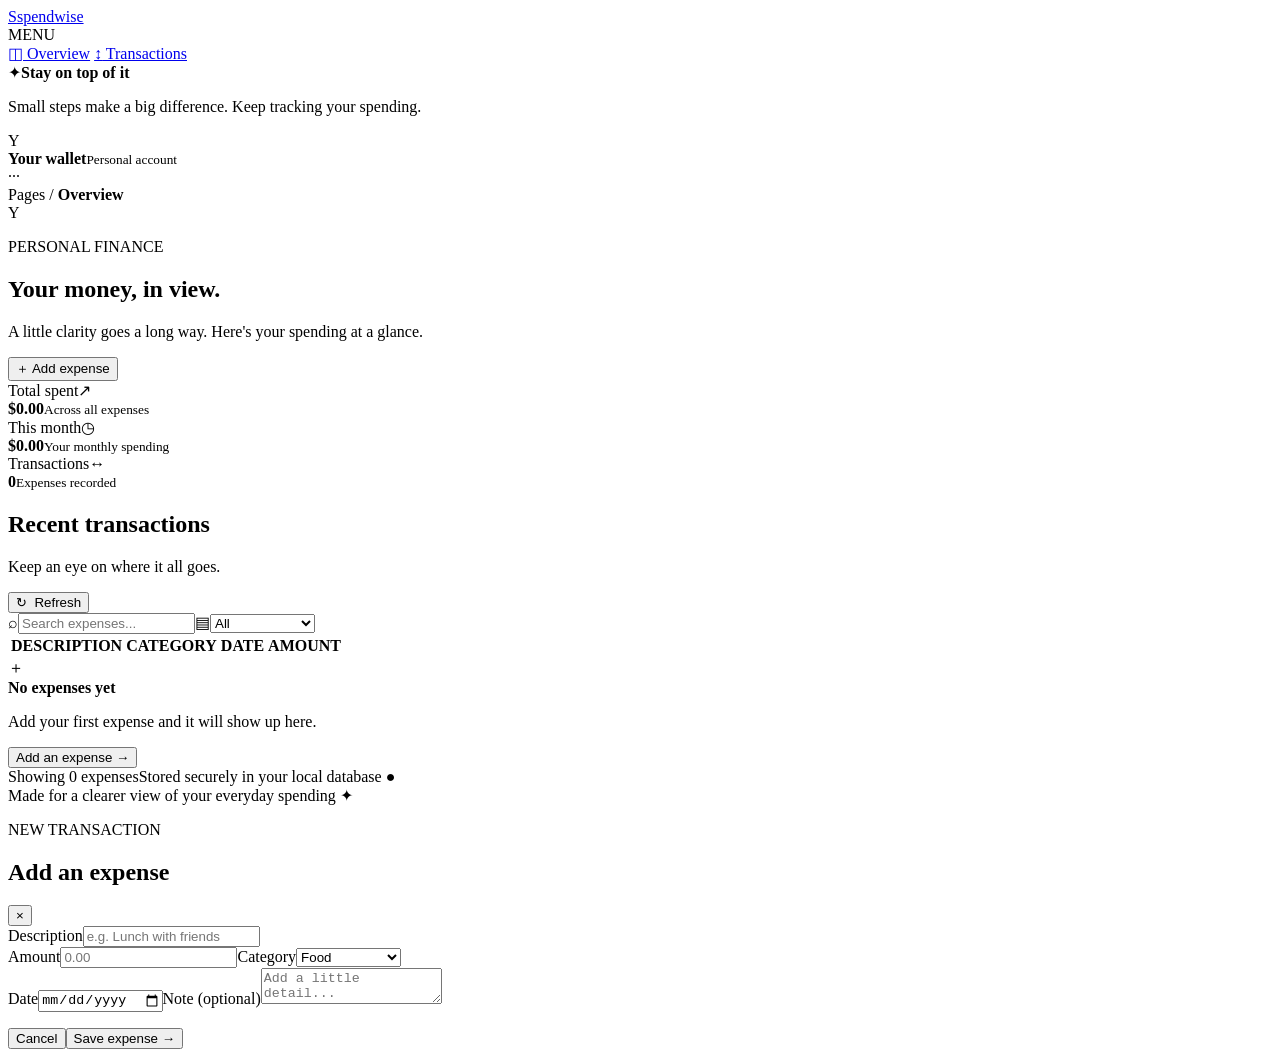
==== public/index.html @ 5c4a542b "Create index.html" ====
<!doctype html>
<html lang="en">
<head>
  <meta charset="utf-8">
  <meta name="viewport" content="width=device-width, initial-scale=1">
  <meta name="theme-color" content="#f6f7f5">
  <title>Spendwise — Expense Tracker</title>
  <link rel="preconnect" href="https://fonts.googleapis.com">
  <link rel="preconnect" href="https://fonts.gstatic.com" crossorigin>
  <link href="https://fonts.googleapis.com/css2?family=DM+Sans:wght@400;500;600;700&family=Manrope:wght@400;500;600;700;800&display=swap" rel="stylesheet">
  <link rel="stylesheet" href="/static/styles.css">
  <script src="/static/app.js" defer></script>
</head>
<body>
  <div class="layout">
    <aside class="sidebar">
      <a class="brand" href="#"><span class="brand-mark">S</span><span>spendwise</span></a>
      <div class="nav-label">MENU</div>
      <a class="nav-item active" href="#"><span class="nav-icon">◫</span> Overview</a>
      <a class="nav-item" href="#transactions"><span class="nav-icon">↕</span> Transactions</a>
      <div class="sidebar-bottom"><div class="help-card"><span class="help-icon">✦</span><strong>Stay on top of it</strong><p>Small steps make a big difference. Keep tracking your spending.</p></div><div class="profile"><div class="avatar">Y</div><div><strong>Your wallet</strong><small>Personal account</small></div><span class="dots">···</span></div></div>
    </aside>
    <main class="main">
      <header class="topbar"><div class="breadcrumb">Pages <span>/</span> <strong>Overview</strong></div><div class="top-actions"><span class="today" id="today"></span><div class="mini-avatar">Y</div></div></header>
      <section class="welcome"><div><p class="eyebrow">PERSONAL FINANCE</p><h1>Your money, in view.</h1><p class="subheading">A little clarity goes a long way. Here's your spending at a glance.</p></div><button class="primary-button" id="open-form"><span>＋</span> Add expense</button></section>
      <section class="stats" aria-label="Expense summary">
        <article class="stat-card"><div class="stat-head"><span>Total spent</span><span class="stat-symbol purple">↗</span></div><strong class="stat-value" id="total-value">$0.00</strong><small class="stat-foot">Across all expenses</small><div class="sparkline purple-line"><i></i><i></i><i></i><i></i><i></i><i></i><i></i><i></i><i></i><i></i><i></i><i></i><i></i><i></i><i></i></div></article>
        <article class="stat-card"><div class="stat-head"><span>This month</span><span class="stat-symbol green">◷</span></div><strong class="stat-value" id="month-value">$0.00</strong><small class="stat-foot">Your monthly spending</small><div class="sparkline green-line"><i></i><i></i><i></i><i></i><i></i><i></i><i></i><i></i><i></i><i></i><i></i><i></i><i></i><i></i><i></i></div></article>
        <article class="stat-card"><div class="stat-head"><span>Transactions</span><span class="stat-symbol orange">↔</span></div><strong class="stat-value" id="count-value">0</strong><small class="stat-foot">Expenses recorded</small><div class="sparkline orange-line"><i></i><i></i><i></i><i></i><i></i><i></i><i></i><i></i><i></i><i></i><i></i><i></i><i></i><i></i><i></i></div></article>
      </section>
      <section class="content-card" id="transactions">
        <div class="section-heading"><div><h2>Recent transactions</h2><p>Keep an eye on where it all goes.</p></div><button class="text-button" id="refresh">↻ &nbsp;Refresh</button></div>
        <div class="toolbar"><label class="search-box"><span>⌕</span><input id="search" type="search" placeholder="Search expenses..." aria-label="Search expenses"></label><label class="filter-box"><span>▤</span><select id="category-filter" aria-label="Filter by category"><option>All</option><option>Food</option><option>Transport</option><option>Shopping</option><option>Bills</option><option>Health</option><option>Entertainment</option><option>Other</option></select></label></div>
        <div class="table-wrap"><table><thead><tr><th>DESCRIPTION</th><th>CATEGORY</th><th>DATE</th><th>AMOUNT</th><th></th></tr></thead><tbody id="expense-list"></tbody></table><div class="empty-state" id="empty-state"><div class="empty-icon">＋</div><strong>No expenses yet</strong><p>Add your first expense and it will show up here.</p><button class="text-button" id="empty-add">Add an expense →</button></div></div>
        <div class="table-footer"><span id="result-count">Showing 0 expenses</span><span>Stored securely in your local database <span class="lock">●</span></span></div>
      </section>
      <footer>Made for a clearer view of your everyday spending <span>✦</span></footer>
    </main>
  </div>
  <div class="modal-backdrop" id="modal" aria-hidden="true"><section class="modal" role="dialog" aria-modal="true" aria-labelledby="form-title"><div class="modal-heading"><div><p class="eyebrow">NEW TRANSACTION</p><h2 id="form-title">Add an expense</h2></div><button class="close-button" id="close-form" aria-label="Close">×</button></div><form id="expense-form"><label>Description<input name="title" required maxlength="100" placeholder="e.g. Lunch with friends"></label><div class="form-row"><label>Amount<input name="amount" required type="number" min="0.01" step="0.01" placeholder="0.00"></label><label>Category<select name="category" required><option>Food</option><option>Transport</option><option>Shopping</option><option>Bills</option><option>Health</option><option>Entertainment</option><option>Other</option></select></label></div><label>Date<input name="expense_date" type="date" required></label><label>Note <span class="optional">(optional)</span><textarea name="note" rows="2" maxlength="300" placeholder="Add a little detail..."></textarea></label><p class="form-error" id="form-error" role="alert"></p><div class="modal-actions"><button type="button" class="cancel-button" id="cancel-form">Cancel</button><button class="primary-button" type="submit">Save expense <span>→</span></button></div></form></section></div>
  <div class="toast" id="toast" role="status"></div>
</body>
</html>
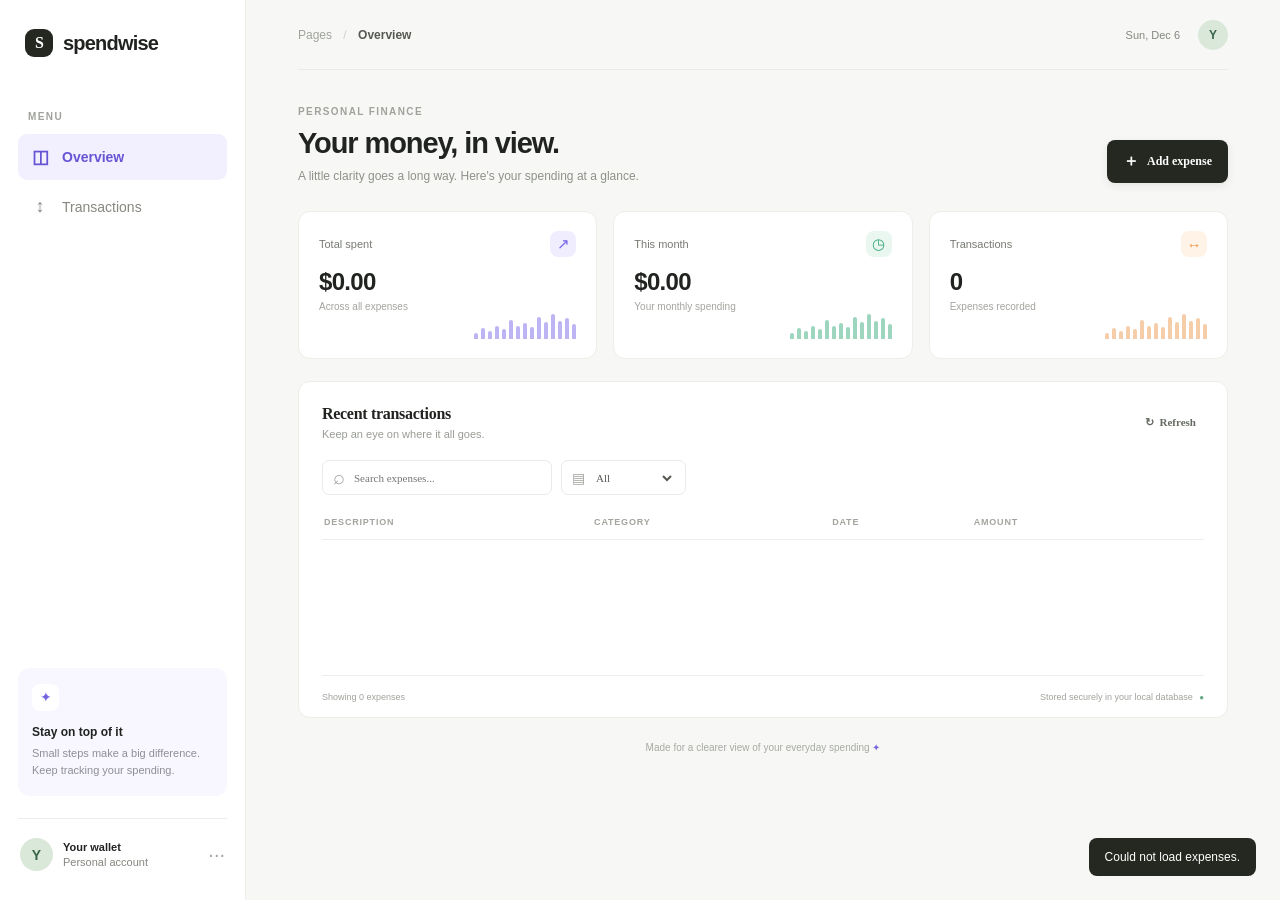
==== commit f5ab2b97: "Update index.html" ====
--- a/public/index.html
+++ b/public/index.html
@@ -8,8 +8,8 @@
   <link rel="preconnect" href="https://fonts.googleapis.com">
   <link rel="preconnect" href="https://fonts.gstatic.com" crossorigin>
   <link href="https://fonts.googleapis.com/css2?family=DM+Sans:wght@400;500;600;700&family=Manrope:wght@400;500;600;700;800&display=swap" rel="stylesheet">
-  <link rel="stylesheet" href="/static/styles.css">
-  <script src="/static/app.js" defer></script>
+  <link rel="stylesheet" href="/styles.css">
+  <script src="/app.js" defer></script>
 </head>
 <body>
   <div class="layout">
--- a/styles.css
+++ b/styles.css
@@ -0,0 +1 @@
+:root{--ink:#20231f;--muted:#83877f;--line:#eceee9;--paper:#fff;--canvas:#f7f8f6;--purple:#7765e8;--green:#36a878;--orange:#eb9a4e}*{box-sizing:border-box}body{margin:0;background:var(--canvas);color:var(--ink);font-family:'DM Sans',sans-serif;font-size:14px}.layout{min-height:100vh}.sidebar{width:246px;background:#fff;border-right:1px solid var(--line);position:fixed;inset:0 auto 0 0;padding:29px 18px;display:flex;flex-direction:column;z-index:2}.brand{display:flex;align-items:center;gap:10px;margin:0 0 54px 7px;font:800 20px Manrope,sans-serif;letter-spacing:-.8px;color:var(--ink);text-decoration:none}.brand-mark{width:28px;height:28px;background:#252821;color:white;display:grid;place-items:center;border-radius:9px;font:700 16px Manrope}.nav-label,.eyebrow{font-size:10px;font-weight:700;letter-spacing:1.4px;color:#a0a39c}.nav-label{padding-left:10px;margin-bottom:12px}.nav-item{display:flex;gap:12px;align-items:center;padding:12px 12px;border-radius:9px;text-decoration:none;color:#858980;font-weight:500;margin-bottom:4px}.nav-item.active{background:#f2f0ff;color:#6554d4;font-weight:700}.nav-icon{font-size:18px;width:20px;text-align:center}.sidebar-bottom{margin-top:auto}.help-card{border-radius:12px;background:#f8f7ff;padding:16px 14px;margin-bottom:22px}.help-icon{width:27px;height:27px;background:white;color:#7565dc;display:grid;place-items:center;border-radius:8px;margin-bottom:12px}.help-card strong{font-size:12px}.help-card p{font-size:11px;line-height:1.6;color:#8d8e9b;margin:6px 0 0}.profile{border-top:1px solid var(--line);padding:19px 2px 0;display:flex;align-items:center;gap:10px}.avatar,.mini-avatar{display:grid;place-items:center;background:#d9e8d8;color:#3a6548;border-radius:50%;font-weight:700}.avatar{width:33px;height:33px}.profile strong,.profile small{display:block;font-size:11px}.profile small{color:var(--muted);margin-top:3px}.dots{margin-left:auto;color:#a5a69f;font-size:20px}.main{max-width:1440px;margin-left:246px;padding:0 52px}.topbar{height:70px;display:flex;align-items:center;justify-content:space-between;border-bottom:1px solid #e9ebe6}.breadcrumb{font-size:12px;color:#a0a39c}.breadcrumb span{padding:0 8px;color:#d0d2cd}.breadcrumb strong{color:#555951;font-weight:600}.top-actions{display:flex;align-items:center;gap:18px}.today{font-size:11px;color:#83877f}.mini-avatar{height:30px;width:30px;font-size:12px}.welcome{display:flex;justify-content:space-between;align-items:flex-end;padding:36px 0 28px}.eyebrow{margin:0 0 10px}.welcome h1{font:700 29px Manrope,sans-serif;letter-spacing:-1.1px;margin:0}.subheading{color:#8d9188;margin:9px 0 0;font-size:12px}.primary-button{border:0;background:#242820;color:#fff;border-radius:8px;padding:11px 16px;font:600 12px 'DM Sans';cursor:pointer;display:flex;align-items:center;gap:8px;box-shadow:0 3px 8px #20231f15}.primary-button:hover{background:#42463b}.primary-button span{font-size:16px}.stats{display:grid;grid-template-columns:repeat(3,1fr);gap:16px;margin-bottom:22px}.stat-card{position:relative;min-height:148px;background:white;border:1px solid var(--line);border-radius:12px;padding:19px 20px;overflow:hidden}.stat-head{display:flex;justify-content:space-between;align-items:center;color:#777b73;font-size:11px}.stat-symbol{width:26px;height:26px;border-radius:8px;display:grid;place-items:center;font-size:15px}.purple{background:#f0edff;color:var(--purple)}.green{background:#e9f7f0;color:var(--green)}.orange{background:#fff3e7;color:var(--orange)}.stat-value{display:block;font:700 24px Manrope,sans-serif;letter-spacing:-.7px;margin-top:11px}.stat-foot{font-size:10px;color:#a2a59e;display:block;margin-top:5px}.sparkline{position:absolute;height:25px;bottom:19px;right:20px;display:flex;align-items:flex-end;gap:3px;opacity:.48}.sparkline i{width:4px;border-radius:3px 3px 0 0;background:currentColor}.sparkline i:nth-child(1){height:25%}.sparkline i:nth-child(2){height:45%}.sparkline i:nth-child(3){height:34%}.sparkline i:nth-child(4){height:52%}.sparkline i:nth-child(5){height:40%}.sparkline i:nth-child(6){height:75%}.sparkline i:nth-child(7){height:54%}.sparkline i:nth-child(8){height:65%}.sparkline i:nth-child(9){height:48%}.sparkline i:nth-child(10){height:88%}.sparkline i:nth-child(11){height:69%}.sparkline i:nth-child(12){height:100%}.sparkline i:nth-child(13){height:73%}.sparkline i:nth-child(14){height:86%}.sparkline i:nth-child(15){height:62%}.purple-line{color:var(--purple)}.green-line{color:var(--green)}.orange-line{color:var(--orange)}.content-card{background:#fff;border:1px solid var(--line);border-radius:12px;padding:23px 23px 0}.section-heading{display:flex;justify-content:space-between;align-items:center}.section-heading h2{font:700 16px Manrope;margin:0;letter-spacing:-.3px}.section-heading p{font-size:11px;color:#999d95;margin:5px 0 0}.text-button{border:0;background:transparent;color:#666b61;font:600 11px 'DM Sans';cursor:pointer;padding:8px}.toolbar{display:flex;gap:9px;margin:20px 0 10px}.search-box,.filter-box{height:35px;border:1px solid #e9ebe6;border-radius:7px;display:flex;align-items:center;padding:0 10px;gap:7px;color:#a1a49e}.search-box{width:230px}.search-box span{font-size:20px}.search-box input,.filter-box select{border:0;outline:0;background:transparent;width:100%;font:11px 'DM Sans';color:#555951}.filter-box select{cursor:pointer}.table-wrap{min-height:170px;position:relative}table{width:100%;border-collapse:collapse;text-align:left}thead th{font-size:9px;letter-spacing:.8px;color:#a2a59e;font-weight:700;padding:12px 8px;border-bottom:1px solid var(--line)}tbody td{padding:13px 8px;border-bottom:1px solid #f0f1ee;font-size:11px;color:#6f736a}th:first-child,td:first-child{padding-left:2px}th:last-child,td:last-child{text-align:right;width:40px}.expense-title{font-weight:600;color:#33372f}.expense-note{color:#a2a59e;font-size:10px;margin-top:3px;max-width:270px;overflow:hidden;text-overflow:ellipsis;white-space:nowrap}.category-pill{display:inline-block;background:#f3f2ff;color:#7263d6;padding:5px 8px;border-radius:20px;font-size:9px;font-weight:600}.category-pill.food{background:#eff7eb;color:#638e50}.category-pill.transport{background:#eaf4fc;color:#5485ad}.category-pill.shopping{background:#fff3e8;color:#c3813e}.category-pill.bills{background:#fff0ef;color:#c76d68}.category-pill.health{background:#e9f7f0;color:#4e9c79}.category-pill.entertainment{background:#f7edf7;color:#9c69a1}.amount{color:#393d35;font-weight:700}.delete-btn{border:0;background:transparent;color:#b8bab5;font-size:16px;cursor:pointer}.delete-btn:hover{color:#d25f58}.empty-state{position:absolute;inset:0;display:none;align-items:center;justify-content:center;flex-direction:column;padding:35px 0 25px;text-align:center}.empty-state.visible{display:flex}.empty-icon{width:34px;height:34px;background:#f3f2ff;color:#7668dc;display:grid;place-items:center;border-radius:10px;font-size:20px;margin-bottom:10px}.empty-state strong{font-size:12px}.empty-state p{font-size:10px;color:#999d95;margin:5px}.table-footer{height:42px;border-top:1px solid var(--line);display:flex;justify-content:space-between;align-items:center;color:#a0a39c;font-size:9px}.lock{font-size:8px;color:#65aa83;margin-left:4px}footer{text-align:center;font-size:10px;color:#a7aaa3;padding:24px}footer span{color:#7868db}.modal-backdrop{position:fixed;inset:0;background:#1f241f66;display:none;align-items:center;justify-content:center;padding:20px;z-index:5}.modal-backdrop.open{display:flex}.modal{background:white;border-radius:15px;width:min(100%,460px);padding:25px;box-shadow:0 20px 70px #1113}.modal-heading{display:flex;justify-content:space-between;align-items:flex-start;margin-bottom:22px}.modal-heading .eyebrow{margin-bottom:6px}.modal-heading h2{font:700 20px Manrope;margin:0}.close-button{border:0;background:#f5f5f2;border-radius:50%;width:30px;height:30px;font-size:20px;cursor:pointer;color:#73776e}form label{display:block;font-size:11px;font-weight:600;color:#555950;margin-bottom:14px}form input,form select,form textarea{display:block;width:100%;margin-top:6px;padding:10px 11px;border:1px solid #e5e7e1;border-radius:7px;font:12px 'DM Sans';color:#30332d;outline-color:#8678eb;background:#fff}form textarea{resize:vertical}.form-row{display:grid;grid-template-columns:1fr 1fr;gap:12px}.optional{color:#a4a69f;font-weight:400}.modal-actions{display:flex;justify-content:flex-end;gap:8px;margin-top:22px}.cancel-button{border:1px solid #e7e8e4;background:#fff;color:#555950;border-radius:8px;padding:10px 16px;font:600 11px 'DM Sans';cursor:pointer}.form-error{font-size:11px;color:#c74f49;min-height:13px;margin:0}.toast{position:fixed;bottom:24px;right:24px;background:#242820;color:white;border-radius:8px;padding:12px 16px;font-size:12px;opacity:0;transform:translateY(8px);transition:.2s;pointer-events:none;z-index:8}.toast.show{opacity:1;transform:translateY(0)}@media(max-width:950px){.sidebar{width:205px}.main{margin-left:205px;padding:0 28px}.stats{gap:10px}.stat-card{padding:16px}.sparkline{right:12px}}@media(max-width:700px){.sidebar{display:none}.main{margin:0;padding:0 18px}.topbar{height:58px}.today{display:none}.welcome{align-items:flex-start;gap:20px;flex-direction:column;padding:27px 0 21px}.welcome h1{font-size:25px}.stats{grid-template-columns:1fr;gap:9px}.stat-card{min-height:125px}.content-card{padding:18px 13px 0}.section-heading h2{font-size:14px}.toolbar{margin-top:16px}.search-box{flex:1;width:auto}.table-wrap{overflow-x:auto}table{min-width:540px}.table-footer span:last-child{display:none}footer{padding-bottom:16px}.modal{padding:20px}.form-row{gap:8px}}
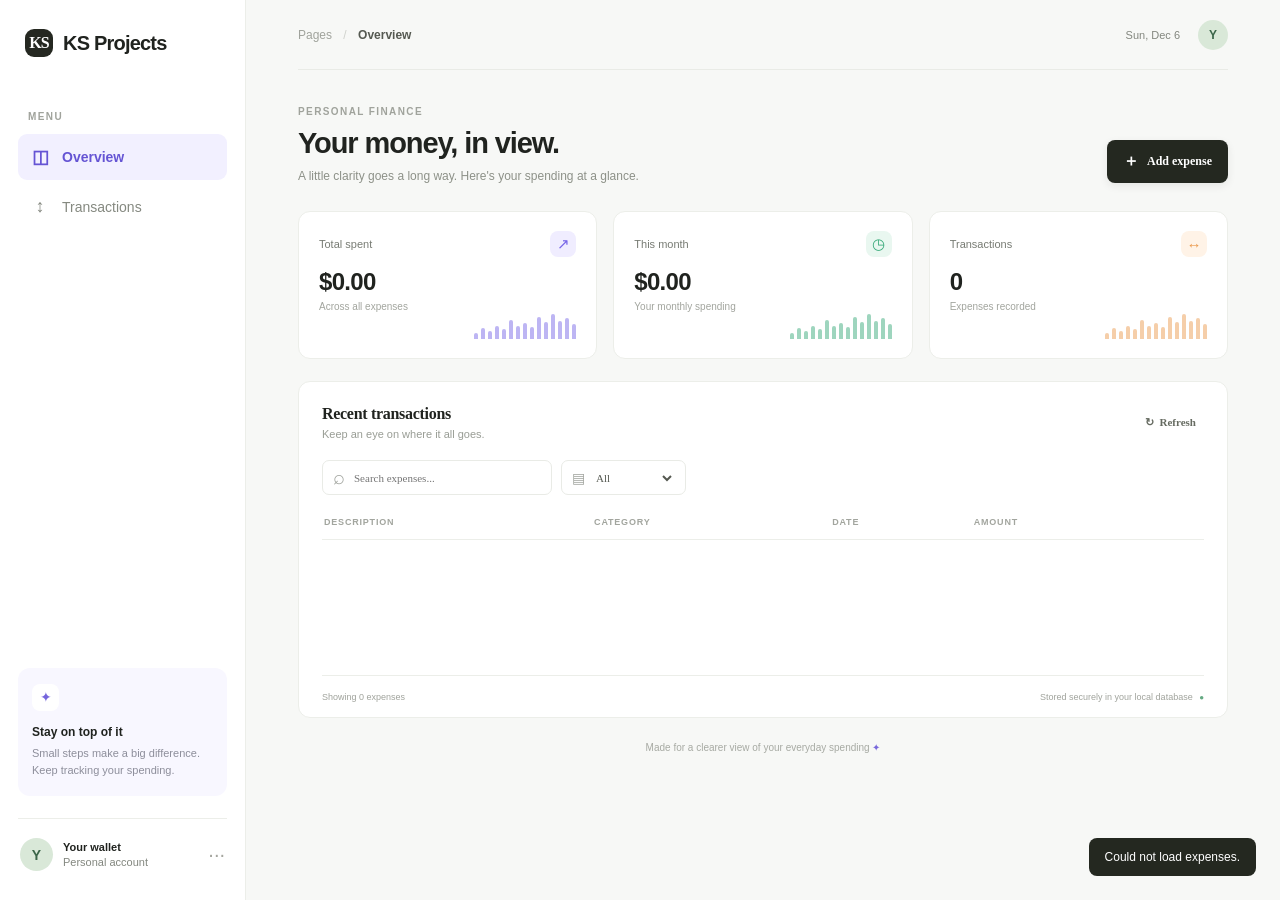
==== commit 340ba94e: "Update index.html" ====
--- a/public/index.html
+++ b/public/index.html
@@ -14,7 +14,7 @@
 <body>
   <div class="layout">
     <aside class="sidebar">
-      <a class="brand" href="#"><span class="brand-mark">S</span><span>spendwise</span></a>
+      <a class="brand" href="#"><span class="brand-mark">KS</span><span>KS Projects</span></a>
       <div class="nav-label">MENU</div>
       <a class="nav-item active" href="#"><span class="nav-icon">◫</span> Overview</a>
       <a class="nav-item" href="#transactions"><span class="nav-icon">↕</span> Transactions</a>
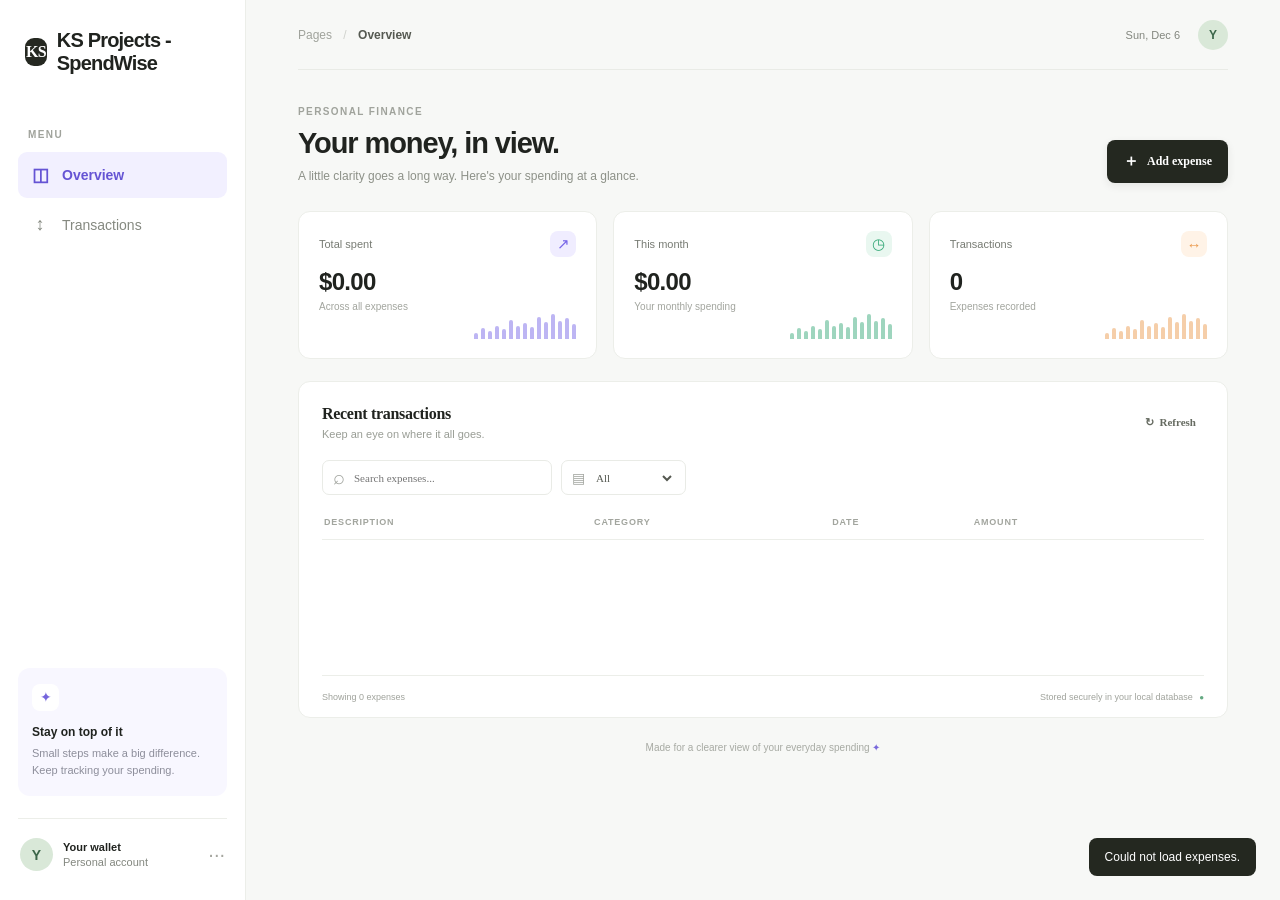
==== commit fa1347f8: "Update index.html" ====
--- a/public/index.html
+++ b/public/index.html
@@ -14,7 +14,7 @@
 <body>
   <div class="layout">
     <aside class="sidebar">
-      <a class="brand" href="#"><span class="brand-mark">KS</span><span>KS Projects</span></a>
+      <a class="brand" href="#"><span class="brand-mark">KS</span><span>KS Projects - SpendWise</span></a>
       <div class="nav-label">MENU</div>
       <a class="nav-item active" href="#"><span class="nav-icon">◫</span> Overview</a>
       <a class="nav-item" href="#transactions"><span class="nav-icon">↕</span> Transactions</a>
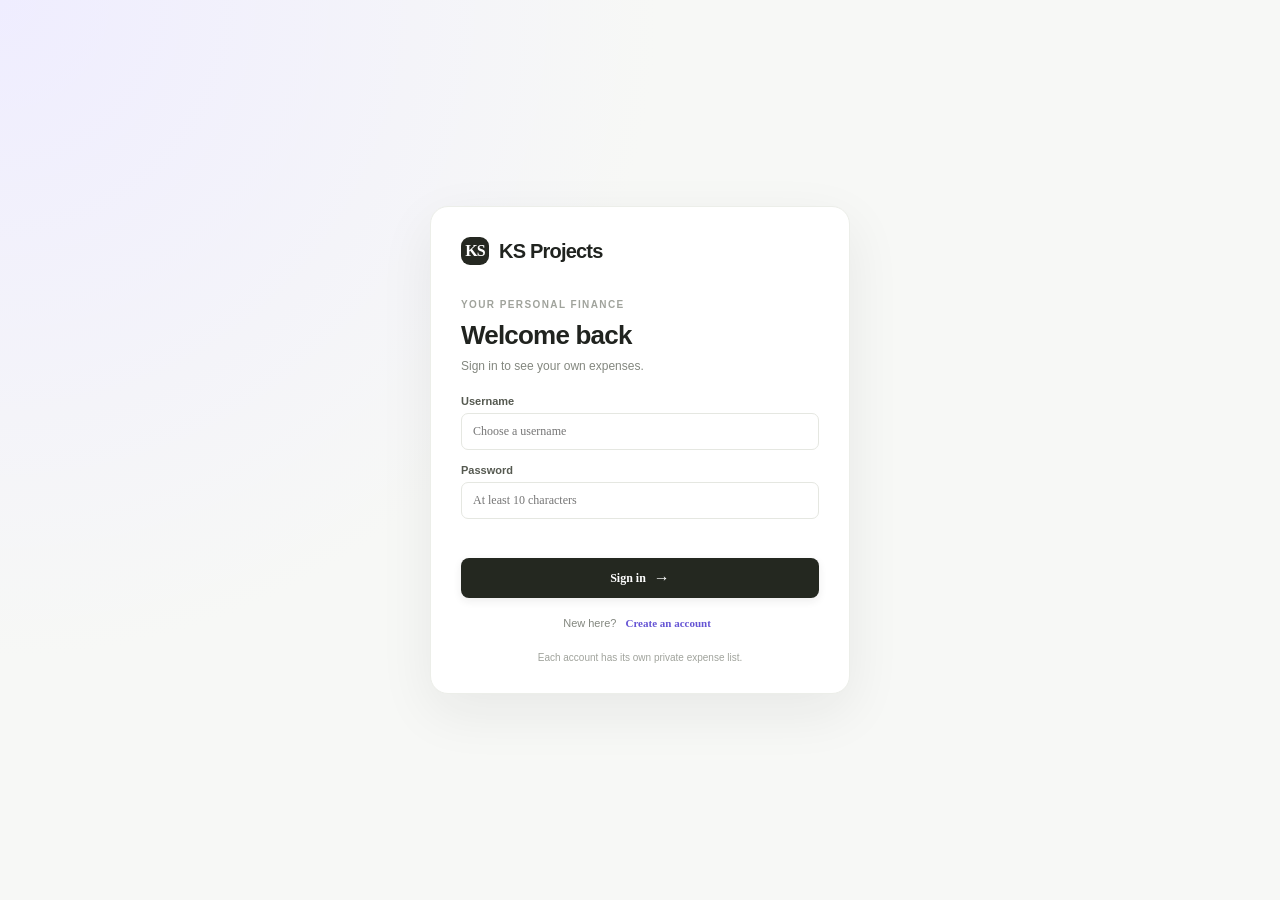
==== commit 824cf705: "Update index.html" ====
--- a/public/index.html
+++ b/public/index.html
@@ -4,7 +4,7 @@
   <meta charset="utf-8">
   <meta name="viewport" content="width=device-width, initial-scale=1">
   <meta name="theme-color" content="#f6f7f5">
-  <title>Spendwise — Expense Tracker</title>
+  <title>KS Projects — Expense Tracker</title>
   <link rel="preconnect" href="https://fonts.googleapis.com">
   <link rel="preconnect" href="https://fonts.gstatic.com" crossorigin>
   <link href="https://fonts.googleapis.com/css2?family=DM+Sans:wght@400;500;600;700&family=Manrope:wght@400;500;600;700;800&display=swap" rel="stylesheet">
@@ -12,16 +12,32 @@
   <script src="/app.js" defer></script>
 </head>
 <body>
-  <div class="layout">
+  <section class="auth-screen" id="auth-screen" hidden>
+    <div class="auth-card">
+      <a class="brand auth-brand" href="#"><span class="brand-mark">KS</span><span>KS Projects</span></a>
+      <p class="eyebrow">YOUR PERSONAL FINANCE</p>
+      <h1 id="auth-title">Welcome back</h1>
+      <p class="auth-intro" id="auth-intro">Sign in to see your own expenses.</p>
+      <form id="auth-form">
+        <label>Username<input name="username" required minlength="3" maxlength="32" autocomplete="username" placeholder="Choose a username"></label>
+        <label>Password<input name="password" required type="password" minlength="10" maxlength="128" autocomplete="current-password" placeholder="At least 10 characters"></label>
+        <p class="form-error" id="auth-error" role="alert"></p>
+        <button class="primary-button auth-submit" id="auth-submit" type="submit">Sign in <span>→</span></button>
+      </form>
+      <p class="auth-switch"><span id="auth-switch-copy">New here?</span> <button type="button" id="auth-switch">Create an account</button></p>
+      <small class="auth-note">Each account has its own private expense list.</small>
+    </div>
+  </section>
+  <div class="layout auth-hidden" id="app-layout">
     <aside class="sidebar">
-      <a class="brand" href="#"><span class="brand-mark">KS</span><span>KS Projects - SpendWise</span></a>
+      <a class="brand" href="#"><span class="brand-mark">KS</span><span>KS Projects</span></a>
       <div class="nav-label">MENU</div>
       <a class="nav-item active" href="#"><span class="nav-icon">◫</span> Overview</a>
       <a class="nav-item" href="#transactions"><span class="nav-icon">↕</span> Transactions</a>
-      <div class="sidebar-bottom"><div class="help-card"><span class="help-icon">✦</span><strong>Stay on top of it</strong><p>Small steps make a big difference. Keep tracking your spending.</p></div><div class="profile"><div class="avatar">Y</div><div><strong>Your wallet</strong><small>Personal account</small></div><span class="dots">···</span></div></div>
+      <div class="sidebar-bottom"><div class="help-card"><span class="help-icon">✦</span><strong>Stay on top of it</strong><p>Small steps make a big difference. Keep tracking your spending.</p></div><div class="profile"><div class="avatar">KS</div><div><strong id="profile-username">Your account</strong><small>Personal account</small></div><button class="logout-button" id="logout" type="button">Sign out</button></div></div>
     </aside>
     <main class="main">
-      <header class="topbar"><div class="breadcrumb">Pages <span>/</span> <strong>Overview</strong></div><div class="top-actions"><span class="today" id="today"></span><div class="mini-avatar">Y</div></div></header>
+      <header class="topbar"><div class="breadcrumb">KS Projects <span>/</span> <strong>Overview</strong></div><div class="top-actions"><span class="today" id="today"></span><div class="mini-avatar" id="user-avatar">KS</div></div></header>
       <section class="welcome"><div><p class="eyebrow">PERSONAL FINANCE</p><h1>Your money, in view.</h1><p class="subheading">A little clarity goes a long way. Here's your spending at a glance.</p></div><button class="primary-button" id="open-form"><span>＋</span> Add expense</button></section>
       <section class="stats" aria-label="Expense summary">
         <article class="stat-card"><div class="stat-head"><span>Total spent</span><span class="stat-symbol purple">↗</span></div><strong class="stat-value" id="total-value">$0.00</strong><small class="stat-foot">Across all expenses</small><div class="sparkline purple-line"><i></i><i></i><i></i><i></i><i></i><i></i><i></i><i></i><i></i><i></i><i></i><i></i><i></i><i></i><i></i></div></article>
@@ -32,7 +48,7 @@
         <div class="section-heading"><div><h2>Recent transactions</h2><p>Keep an eye on where it all goes.</p></div><button class="text-button" id="refresh">↻ &nbsp;Refresh</button></div>
         <div class="toolbar"><label class="search-box"><span>⌕</span><input id="search" type="search" placeholder="Search expenses..." aria-label="Search expenses"></label><label class="filter-box"><span>▤</span><select id="category-filter" aria-label="Filter by category"><option>All</option><option>Food</option><option>Transport</option><option>Shopping</option><option>Bills</option><option>Health</option><option>Entertainment</option><option>Other</option></select></label></div>
         <div class="table-wrap"><table><thead><tr><th>DESCRIPTION</th><th>CATEGORY</th><th>DATE</th><th>AMOUNT</th><th></th></tr></thead><tbody id="expense-list"></tbody></table><div class="empty-state" id="empty-state"><div class="empty-icon">＋</div><strong>No expenses yet</strong><p>Add your first expense and it will show up here.</p><button class="text-button" id="empty-add">Add an expense →</button></div></div>
-        <div class="table-footer"><span id="result-count">Showing 0 expenses</span><span>Stored securely in your local database <span class="lock">●</span></span></div>
+        <div class="table-footer"><span id="result-count">Showing 0 expenses</span><span>Private to your account <span class="lock">●</span></span></div>
       </section>
       <footer>Made for a clearer view of your everyday spending <span>✦</span></footer>
     </main>
--- a/styles.css
+++ b/styles.css
@@ -1 +1,15 @@
 :root{--ink:#20231f;--muted:#83877f;--line:#eceee9;--paper:#fff;--canvas:#f7f8f6;--purple:#7765e8;--green:#36a878;--orange:#eb9a4e}*{box-sizing:border-box}body{margin:0;background:var(--canvas);color:var(--ink);font-family:'DM Sans',sans-serif;font-size:14px}.layout{min-height:100vh}.sidebar{width:246px;background:#fff;border-right:1px solid var(--line);position:fixed;inset:0 auto 0 0;padding:29px 18px;display:flex;flex-direction:column;z-index:2}.brand{display:flex;align-items:center;gap:10px;margin:0 0 54px 7px;font:800 20px Manrope,sans-serif;letter-spacing:-.8px;color:var(--ink);text-decoration:none}.brand-mark{width:28px;height:28px;background:#252821;color:white;display:grid;place-items:center;border-radius:9px;font:700 16px Manrope}.nav-label,.eyebrow{font-size:10px;font-weight:700;letter-spacing:1.4px;color:#a0a39c}.nav-label{padding-left:10px;margin-bottom:12px}.nav-item{display:flex;gap:12px;align-items:center;padding:12px 12px;border-radius:9px;text-decoration:none;color:#858980;font-weight:500;margin-bottom:4px}.nav-item.active{background:#f2f0ff;color:#6554d4;font-weight:700}.nav-icon{font-size:18px;width:20px;text-align:center}.sidebar-bottom{margin-top:auto}.help-card{border-radius:12px;background:#f8f7ff;padding:16px 14px;margin-bottom:22px}.help-icon{width:27px;height:27px;background:white;color:#7565dc;display:grid;place-items:center;border-radius:8px;margin-bottom:12px}.help-card strong{font-size:12px}.help-card p{font-size:11px;line-height:1.6;color:#8d8e9b;margin:6px 0 0}.profile{border-top:1px solid var(--line);padding:19px 2px 0;display:flex;align-items:center;gap:10px}.avatar,.mini-avatar{display:grid;place-items:center;background:#d9e8d8;color:#3a6548;border-radius:50%;font-weight:700}.avatar{width:33px;height:33px}.profile strong,.profile small{display:block;font-size:11px}.profile small{color:var(--muted);margin-top:3px}.dots{margin-left:auto;color:#a5a69f;font-size:20px}.main{max-width:1440px;margin-left:246px;padding:0 52px}.topbar{height:70px;display:flex;align-items:center;justify-content:space-between;border-bottom:1px solid #e9ebe6}.breadcrumb{font-size:12px;color:#a0a39c}.breadcrumb span{padding:0 8px;color:#d0d2cd}.breadcrumb strong{color:#555951;font-weight:600}.top-actions{display:flex;align-items:center;gap:18px}.today{font-size:11px;color:#83877f}.mini-avatar{height:30px;width:30px;font-size:12px}.welcome{display:flex;justify-content:space-between;align-items:flex-end;padding:36px 0 28px}.eyebrow{margin:0 0 10px}.welcome h1{font:700 29px Manrope,sans-serif;letter-spacing:-1.1px;margin:0}.subheading{color:#8d9188;margin:9px 0 0;font-size:12px}.primary-button{border:0;background:#242820;color:#fff;border-radius:8px;padding:11px 16px;font:600 12px 'DM Sans';cursor:pointer;display:flex;align-items:center;gap:8px;box-shadow:0 3px 8px #20231f15}.primary-button:hover{background:#42463b}.primary-button span{font-size:16px}.stats{display:grid;grid-template-columns:repeat(3,1fr);gap:16px;margin-bottom:22px}.stat-card{position:relative;min-height:148px;background:white;border:1px solid var(--line);border-radius:12px;padding:19px 20px;overflow:hidden}.stat-head{display:flex;justify-content:space-between;align-items:center;color:#777b73;font-size:11px}.stat-symbol{width:26px;height:26px;border-radius:8px;display:grid;place-items:center;font-size:15px}.purple{background:#f0edff;color:var(--purple)}.green{background:#e9f7f0;color:var(--green)}.orange{background:#fff3e7;color:var(--orange)}.stat-value{display:block;font:700 24px Manrope,sans-serif;letter-spacing:-.7px;margin-top:11px}.stat-foot{font-size:10px;color:#a2a59e;display:block;margin-top:5px}.sparkline{position:absolute;height:25px;bottom:19px;right:20px;display:flex;align-items:flex-end;gap:3px;opacity:.48}.sparkline i{width:4px;border-radius:3px 3px 0 0;background:currentColor}.sparkline i:nth-child(1){height:25%}.sparkline i:nth-child(2){height:45%}.sparkline i:nth-child(3){height:34%}.sparkline i:nth-child(4){height:52%}.sparkline i:nth-child(5){height:40%}.sparkline i:nth-child(6){height:75%}.sparkline i:nth-child(7){height:54%}.sparkline i:nth-child(8){height:65%}.sparkline i:nth-child(9){height:48%}.sparkline i:nth-child(10){height:88%}.sparkline i:nth-child(11){height:69%}.sparkline i:nth-child(12){height:100%}.sparkline i:nth-child(13){height:73%}.sparkline i:nth-child(14){height:86%}.sparkline i:nth-child(15){height:62%}.purple-line{color:var(--purple)}.green-line{color:var(--green)}.orange-line{color:var(--orange)}.content-card{background:#fff;border:1px solid var(--line);border-radius:12px;padding:23px 23px 0}.section-heading{display:flex;justify-content:space-between;align-items:center}.section-heading h2{font:700 16px Manrope;margin:0;letter-spacing:-.3px}.section-heading p{font-size:11px;color:#999d95;margin:5px 0 0}.text-button{border:0;background:transparent;color:#666b61;font:600 11px 'DM Sans';cursor:pointer;padding:8px}.toolbar{display:flex;gap:9px;margin:20px 0 10px}.search-box,.filter-box{height:35px;border:1px solid #e9ebe6;border-radius:7px;display:flex;align-items:center;padding:0 10px;gap:7px;color:#a1a49e}.search-box{width:230px}.search-box span{font-size:20px}.search-box input,.filter-box select{border:0;outline:0;background:transparent;width:100%;font:11px 'DM Sans';color:#555951}.filter-box select{cursor:pointer}.table-wrap{min-height:170px;position:relative}table{width:100%;border-collapse:collapse;text-align:left}thead th{font-size:9px;letter-spacing:.8px;color:#a2a59e;font-weight:700;padding:12px 8px;border-bottom:1px solid var(--line)}tbody td{padding:13px 8px;border-bottom:1px solid #f0f1ee;font-size:11px;color:#6f736a}th:first-child,td:first-child{padding-left:2px}th:last-child,td:last-child{text-align:right;width:40px}.expense-title{font-weight:600;color:#33372f}.expense-note{color:#a2a59e;font-size:10px;margin-top:3px;max-width:270px;overflow:hidden;text-overflow:ellipsis;white-space:nowrap}.category-pill{display:inline-block;background:#f3f2ff;color:#7263d6;padding:5px 8px;border-radius:20px;font-size:9px;font-weight:600}.category-pill.food{background:#eff7eb;color:#638e50}.category-pill.transport{background:#eaf4fc;color:#5485ad}.category-pill.shopping{background:#fff3e8;color:#c3813e}.category-pill.bills{background:#fff0ef;color:#c76d68}.category-pill.health{background:#e9f7f0;color:#4e9c79}.category-pill.entertainment{background:#f7edf7;color:#9c69a1}.amount{color:#393d35;font-weight:700}.delete-btn{border:0;background:transparent;color:#b8bab5;font-size:16px;cursor:pointer}.delete-btn:hover{color:#d25f58}.empty-state{position:absolute;inset:0;display:none;align-items:center;justify-content:center;flex-direction:column;padding:35px 0 25px;text-align:center}.empty-state.visible{display:flex}.empty-icon{width:34px;height:34px;background:#f3f2ff;color:#7668dc;display:grid;place-items:center;border-radius:10px;font-size:20px;margin-bottom:10px}.empty-state strong{font-size:12px}.empty-state p{font-size:10px;color:#999d95;margin:5px}.table-footer{height:42px;border-top:1px solid var(--line);display:flex;justify-content:space-between;align-items:center;color:#a0a39c;font-size:9px}.lock{font-size:8px;color:#65aa83;margin-left:4px}footer{text-align:center;font-size:10px;color:#a7aaa3;padding:24px}footer span{color:#7868db}.modal-backdrop{position:fixed;inset:0;background:#1f241f66;display:none;align-items:center;justify-content:center;padding:20px;z-index:5}.modal-backdrop.open{display:flex}.modal{background:white;border-radius:15px;width:min(100%,460px);padding:25px;box-shadow:0 20px 70px #1113}.modal-heading{display:flex;justify-content:space-between;align-items:flex-start;margin-bottom:22px}.modal-heading .eyebrow{margin-bottom:6px}.modal-heading h2{font:700 20px Manrope;margin:0}.close-button{border:0;background:#f5f5f2;border-radius:50%;width:30px;height:30px;font-size:20px;cursor:pointer;color:#73776e}form label{display:block;font-size:11px;font-weight:600;color:#555950;margin-bottom:14px}form input,form select,form textarea{display:block;width:100%;margin-top:6px;padding:10px 11px;border:1px solid #e5e7e1;border-radius:7px;font:12px 'DM Sans';color:#30332d;outline-color:#8678eb;background:#fff}form textarea{resize:vertical}.form-row{display:grid;grid-template-columns:1fr 1fr;gap:12px}.optional{color:#a4a69f;font-weight:400}.modal-actions{display:flex;justify-content:flex-end;gap:8px;margin-top:22px}.cancel-button{border:1px solid #e7e8e4;background:#fff;color:#555950;border-radius:8px;padding:10px 16px;font:600 11px 'DM Sans';cursor:pointer}.form-error{font-size:11px;color:#c74f49;min-height:13px;margin:0}.toast{position:fixed;bottom:24px;right:24px;background:#242820;color:white;border-radius:8px;padding:12px 16px;font-size:12px;opacity:0;transform:translateY(8px);transition:.2s;pointer-events:none;z-index:8}.toast.show{opacity:1;transform:translateY(0)}@media(max-width:950px){.sidebar{width:205px}.main{margin-left:205px;padding:0 28px}.stats{gap:10px}.stat-card{padding:16px}.sparkline{right:12px}}@media(max-width:700px){.sidebar{display:none}.main{margin:0;padding:0 18px}.topbar{height:58px}.today{display:none}.welcome{align-items:flex-start;gap:20px;flex-direction:column;padding:27px 0 21px}.welcome h1{font-size:25px}.stats{grid-template-columns:1fr;gap:9px}.stat-card{min-height:125px}.content-card{padding:18px 13px 0}.section-heading h2{font-size:14px}.toolbar{margin-top:16px}.search-box{flex:1;width:auto}.table-wrap{overflow-x:auto}table{min-width:540px}.table-footer span:last-child{display:none}footer{padding-bottom:16px}.modal{padding:20px}.form-row{gap:8px}}
+.auth-hidden{display:none!important}
+.auth-screen{min-height:100vh;display:grid;place-items:center;padding:24px;background:radial-gradient(circle at top left,#efedff 0,transparent 42%),var(--canvas)}
+.auth-screen[hidden]{display:none}
+.auth-card{width:min(100%,420px);background:#fff;border:1px solid var(--line);border-radius:18px;padding:30px;box-shadow:0 18px 55px #20231f12}
+.auth-brand{margin:0 0 34px}
+.auth-card h1{font:700 26px Manrope,sans-serif;letter-spacing:-.8px;margin:0}
+.auth-intro{color:var(--muted);font-size:12px;margin:8px 0 22px}
+.auth-submit{width:100%;justify-content:center;margin-top:12px}
+.auth-switch{font-size:11px;color:var(--muted);text-align:center;margin:18px 0 0}
+.auth-switch button{border:0;background:transparent;color:#6554d4;font:700 11px 'DM Sans';cursor:pointer}
+.auth-note{display:block;text-align:center;color:#a0a39c;font-size:10px;margin-top:22px}
+.logout-button{margin-left:auto;border:0;background:transparent;color:#777b73;font:600 10px 'DM Sans';cursor:pointer}
+.logout-button:hover{color:#c4544c}
+@media(max-width:700px){.auth-card{padding:24px}.brand-mark{width:34px;font-size:13px}}
